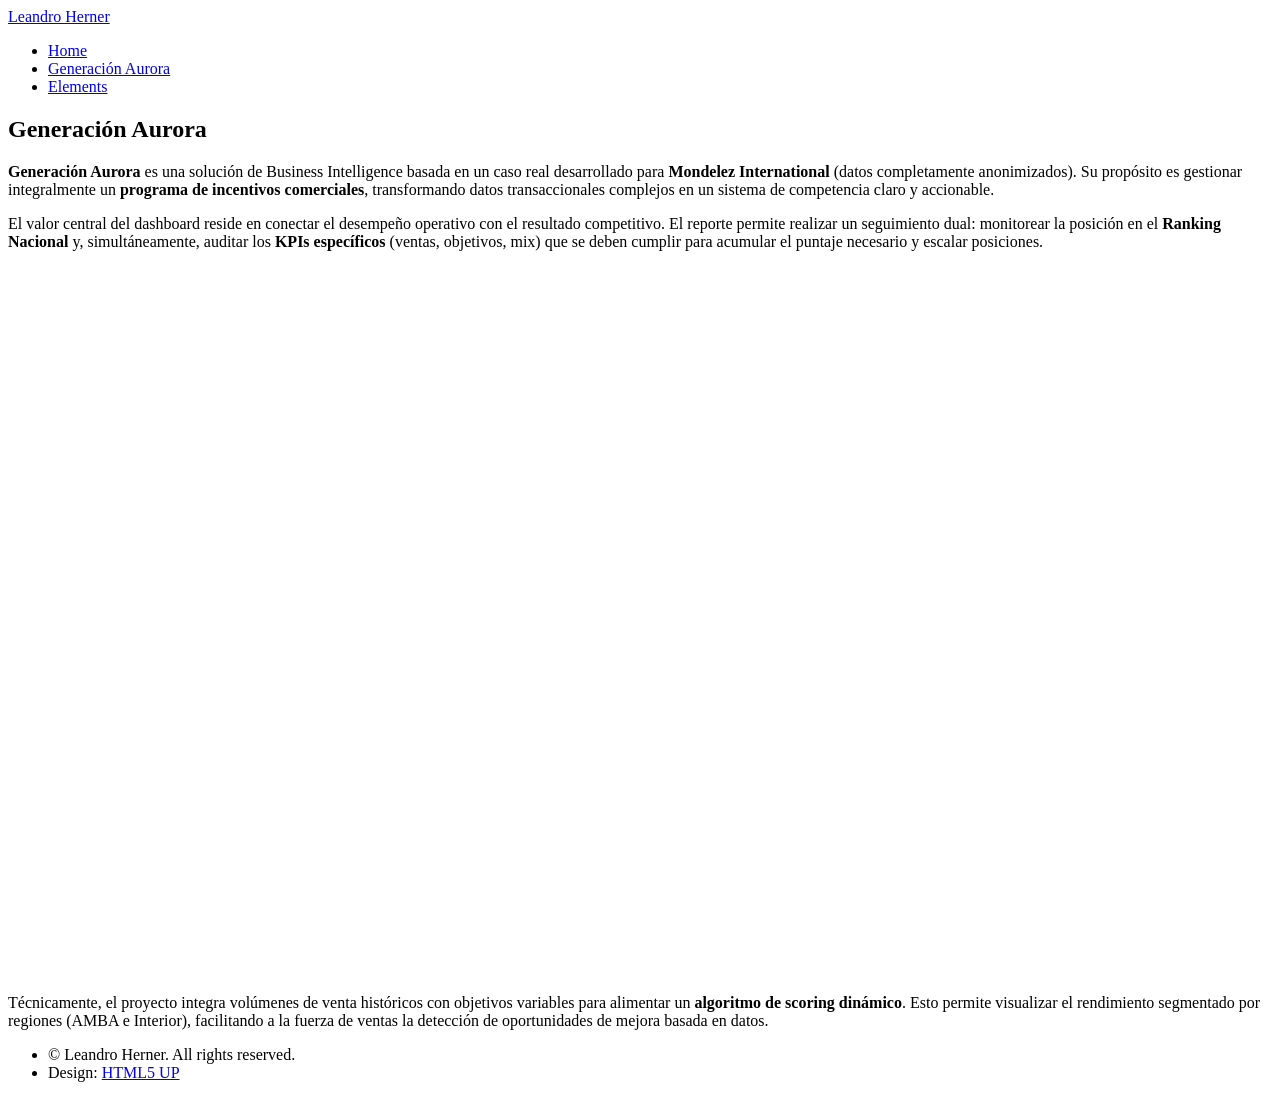
==== GenAurora.html @ 144b3e18 "Update GenAurora.html" ====
<!DOCTYPE HTML>
<!--
	Generacion aurora | Hyperspace by HTML5 UP
-->
<html>
    <head>
        <title>Generación Aurora | Leandro Herner</title>
        <meta charset="utf-8" />
        <meta name="viewport" content="width=device-width, initial-scale=1, user-scalable=no" />
        <meta name="description" content="Dashboard interactivo del proyecto Generación Aurora: análisis de objetivos, ventas y ranking de desempeño.">
        <meta name="author" content="Leandro Herner">
        <link rel="stylesheet" href="assets/css/main.css" />
        <noscript><link rel="stylesheet" href="assets/css/noscript.css" /></noscript>
        <link rel="icon" href="images/favicon.ico" type="image/x-icon">
    </head>

    <body class="is-preload">

        <header id="header">
            <a href="index.html" class="title">Leandro Herner</a>
            <nav>
                <ul>
                    <li><a href="index.html">Home</a></li>
                    <li><a href="GenAurora.html" class="active">Generación Aurora</a></li>
                    <li><a href="elements.html">Elements</a></li>
                </ul>
            </nav>
        </header>

        <div id="wrapper">

            <section id="main" class="wrapper">
                <div class="inner">

                    <h1 class="major">Generación Aurora</h1>

                    <p>
                        <b>Generación Aurora</b> es una solución de Business Intelligence basada en un caso real desarrollado para 
                        <b>Mondelez International</b> (datos completamente anonimizados). Su propósito es gestionar integralmente un 
                        <b>programa de incentivos comerciales</b>, transformando datos transaccionales complejos en un sistema de 
                        competencia claro y accionable.
                    </p>

                    <p>
                        El valor central del dashboard reside en conectar el desempeño operativo con el resultado competitivo. 
                        El reporte permite realizar un seguimiento dual: monitorear la posición en el <b>Ranking Nacional</b> y, 
                        simultáneamente, auditar los <b>KPIs específicos</b> (ventas, objetivos, mix) que se deben cumplir para 
                        acumular el puntaje necesario y escalar posiciones.
                    </p>

                    <div style="position: relative; width: 100%; height: 0; padding-bottom: 56.25%;">
                        <iframe title="GenAurora"
                            src="https://app.powerbi.com/view?r=eyJrIjoiYTg5NTYwYWItYjQ4Zi00MTNlLWJjNTktMDUwMzU4MTBkMTRlIiwidCI6Ijg0N2VkMzExLWUzMWItNDczMS1iYTIxLTQwMDQzNzdiNzZkZCIsImMiOjR9"
                            frameborder="0"
                            style="position: absolute; top: 0; left: 0; width: 100%; height: 100%; border:0;"
                            allowFullScreen="true">
                        </iframe>
                    </div>

                    <p>
                        Técnicamente, el proyecto integra volúmenes de venta históricos con objetivos variables para alimentar un 
                        <b>algoritmo de scoring dinámico</b>. Esto permite visualizar el rendimiento segmentado por regiones 
                        (AMBA e Interior), facilitando a la fuerza de ventas la detección de oportunidades de mejora basada en datos.
                    </p>

                </div>
            </section>

        </div>

        <footer id="footer" class="wrapper alt">
            <div class="inner">
                <ul class="menu">
                    <li>&copy; Leandro Herner. All rights reserved.</li>
                    <li>Design: <a href="http://html5up.net">HTML5 UP</a></li>
                </ul>
            </div>
        </footer>

        <script src="assets/js/jquery.min.js"></script>
        <script src="assets/js/jquery.scrollex.min.js"></script>
        <script src="assets/js/jquery.scrolly.min.js"></script>
        <script src="assets/js/browser.min.js"></script>
        <script src="assets/js/breakpoints.min.js"></script>
        <script src="assets/js/util.js"></script>
        <script src="assets/js/main.js"></script>

    </body>
</html>
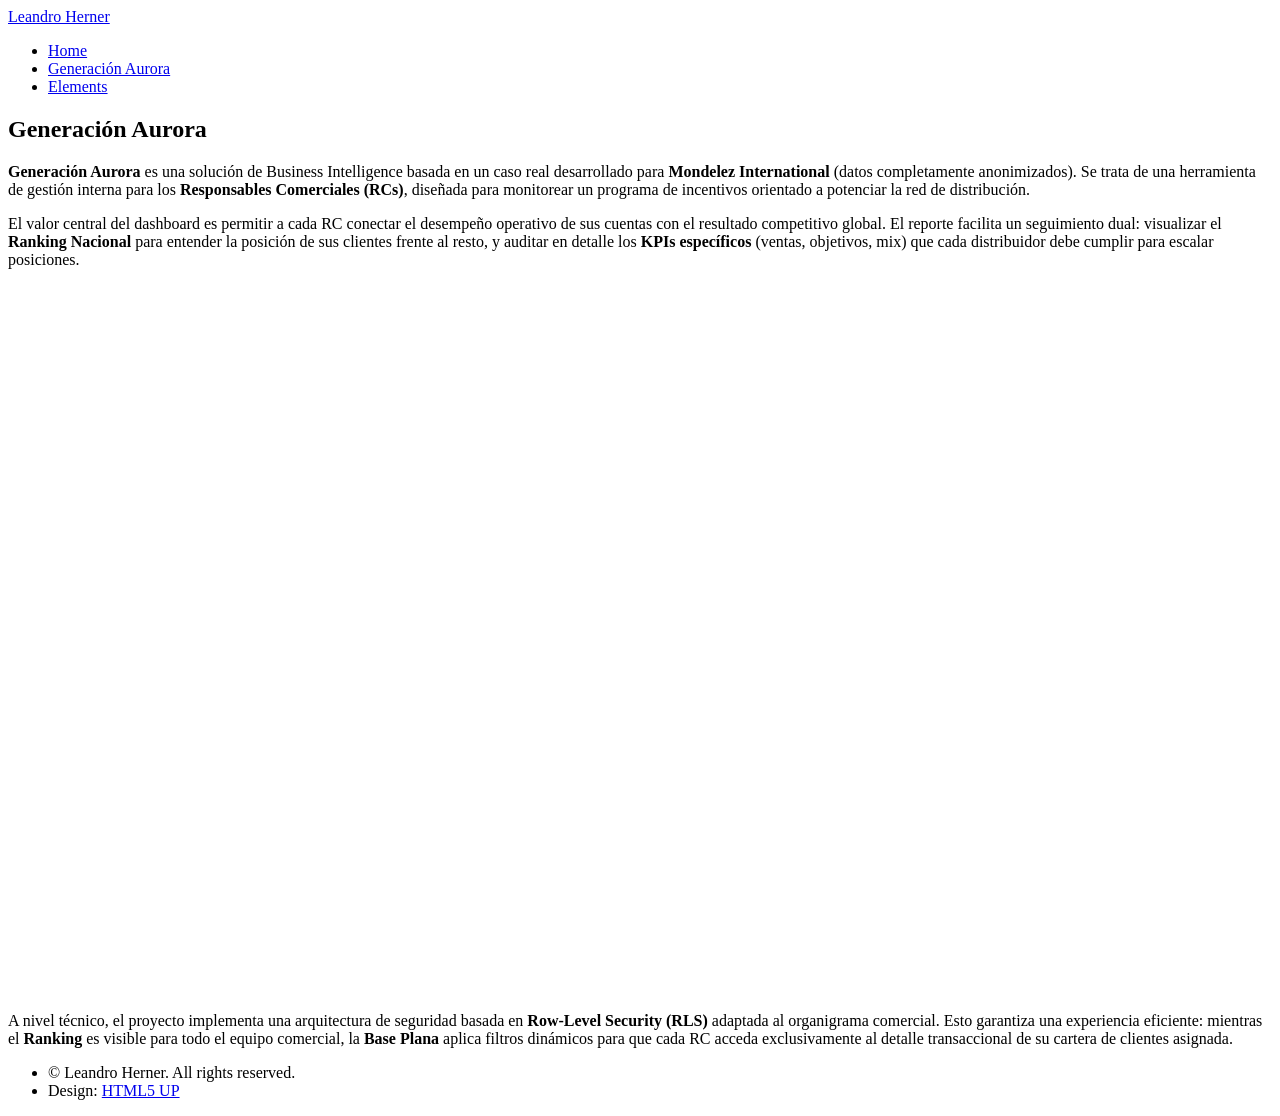
==== commit 19709bd0: "Update GenAurora.html" ====
--- a/GenAurora.html
+++ b/GenAurora.html
@@ -36,16 +36,16 @@
 
                     <p>
                         <b>Generación Aurora</b> es una solución de Business Intelligence basada en un caso real desarrollado para 
-                        <b>Mondelez International</b> (datos completamente anonimizados). Su propósito es gestionar integralmente un 
-                        <b>programa de incentivos comerciales</b>, transformando datos transaccionales complejos en un sistema de 
-                        competencia claro y accionable.
+                        <b>Mondelez International</b> (datos completamente anonimizados). Se trata de una herramienta de gestión interna 
+                        para los <b>Responsables Comerciales (RCs)</b>, diseñada para monitorear un programa de incentivos orientado a 
+                        potenciar la red de distribución.
                     </p>
 
                     <p>
-                        El valor central del dashboard reside en conectar el desempeño operativo con el resultado competitivo. 
-                        El reporte permite realizar un seguimiento dual: monitorear la posición en el <b>Ranking Nacional</b> y, 
-                        simultáneamente, auditar los <b>KPIs específicos</b> (ventas, objetivos, mix) que se deben cumplir para 
-                        acumular el puntaje necesario y escalar posiciones.
+                        El valor central del dashboard es permitir a cada RC conectar el desempeño operativo de sus cuentas con el 
+                        resultado competitivo global. El reporte facilita un seguimiento dual: visualizar el <b>Ranking Nacional</b> 
+                        para entender la posición de sus clientes frente al resto, y auditar en detalle los <b>KPIs específicos</b> 
+                        (ventas, objetivos, mix) que cada distribuidor debe cumplir para escalar posiciones.
                     </p>
 
                     <div style="position: relative; width: 100%; height: 0; padding-bottom: 56.25%;">
@@ -58,9 +58,10 @@
                     </div>
 
                     <p>
-                        Técnicamente, el proyecto integra volúmenes de venta históricos con objetivos variables para alimentar un 
-                        <b>algoritmo de scoring dinámico</b>. Esto permite visualizar el rendimiento segmentado por regiones 
-                        (AMBA e Interior), facilitando a la fuerza de ventas la detección de oportunidades de mejora basada en datos.
+                        A nivel técnico, el proyecto implementa una arquitectura de seguridad basada en <b>Row-Level Security (RLS)</b> 
+                        adaptada al organigrama comercial. Esto garantiza una experiencia eficiente: mientras el <b>Ranking</b> es visible 
+                        para todo el equipo comercial, la <b>Base Plana</b> aplica filtros dinámicos para que cada RC acceda exclusivamente 
+                        al detalle transaccional de su cartera de clientes asignada.
                     </p>
 
                 </div>
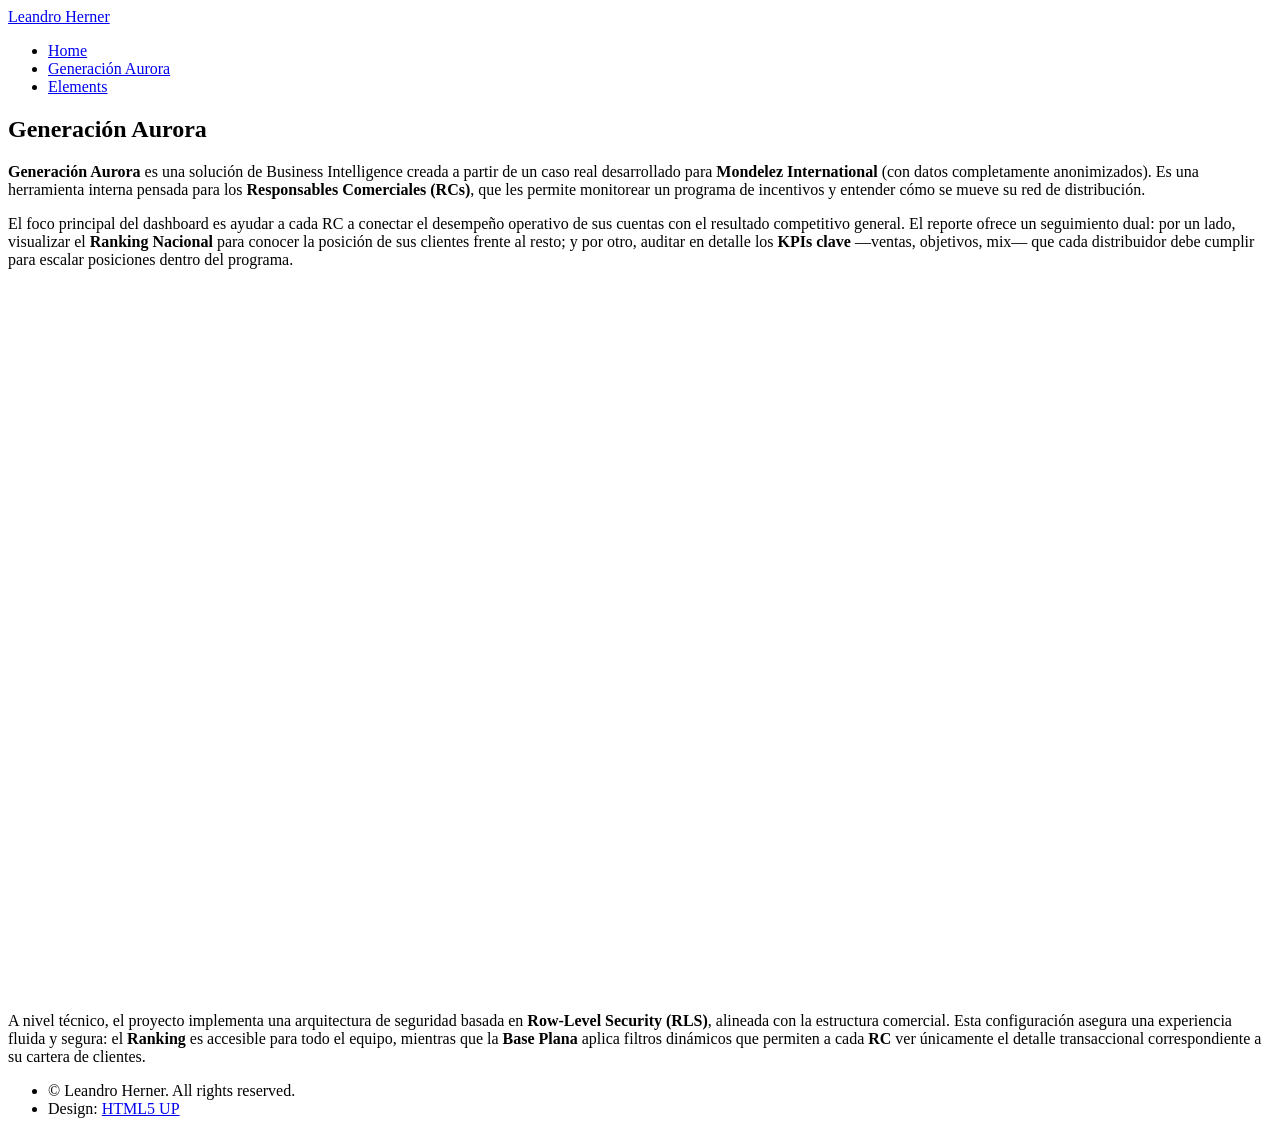
==== commit 09d00cbe: "Update GenAurora.html" ====
--- a/GenAurora.html
+++ b/GenAurora.html
@@ -35,18 +35,20 @@
                     <h1 class="major">Generación Aurora</h1>
 
                     <p>
-                        <b>Generación Aurora</b> es una solución de Business Intelligence basada en un caso real desarrollado para 
-                        <b>Mondelez International</b> (datos completamente anonimizados). Se trata de una herramienta de gestión interna 
-                        para los <b>Responsables Comerciales (RCs)</b>, diseñada para monitorear un programa de incentivos orientado a 
-                        potenciar la red de distribución.
+                        <b>Generación Aurora</b> es una solución de Business Intelligence creada a partir de un caso real desarrollado para 
+                        <b>Mondelez International</b> (con datos completamente anonimizados). Es una herramienta interna pensada para los 
+                        <b>Responsables Comerciales (RCs)</b>, que les permite monitorear un programa de incentivos y entender cómo se mueve 
+                        su red de distribución.
                     </p>
 
                     <p>
-                        El valor central del dashboard es permitir a cada RC conectar el desempeño operativo de sus cuentas con el 
-                        resultado competitivo global. El reporte facilita un seguimiento dual: visualizar el <b>Ranking Nacional</b> 
-                        para entender la posición de sus clientes frente al resto, y auditar en detalle los <b>KPIs específicos</b> 
-                        (ventas, objetivos, mix) que cada distribuidor debe cumplir para escalar posiciones.
+                        El foco principal del dashboard es ayudar a cada RC a conectar el desempeño operativo de sus cuentas con el 
+                        resultado competitivo general. El reporte ofrece un seguimiento dual: por un lado, visualizar el 
+                        <b>Ranking Nacional</b> para conocer la posición de sus clientes frente al resto; y por otro, auditar en detalle los 
+                        <b>KPIs clave</b> —ventas, objetivos, mix— que cada distribuidor debe cumplir para escalar posiciones dentro del 
+                        programa.
                     </p>
+
 
                     <div style="position: relative; width: 100%; height: 0; padding-bottom: 56.25%;">
                         <iframe title="GenAurora"
@@ -58,11 +60,11 @@
                     </div>
 
                     <p>
-                        A nivel técnico, el proyecto implementa una arquitectura de seguridad basada en <b>Row-Level Security (RLS)</b> 
-                        adaptada al organigrama comercial. Esto garantiza una experiencia eficiente: mientras el <b>Ranking</b> es visible 
-                        para todo el equipo comercial, la <b>Base Plana</b> aplica filtros dinámicos para que cada RC acceda exclusivamente 
-                        al detalle transaccional de su cartera de clientes asignada.
+                        A nivel técnico, el proyecto implementa una arquitectura de seguridad basada en <b>Row-Level Security (RLS)</b>, alineada con la estructura comercial. 
+                        Esta configuración asegura una experiencia fluida y segura: el <b>Ranking</b> es accesible para todo el equipo, mientras que la <b>Base Plana</b> 
+                        aplica filtros dinámicos que permiten a cada <b>RC</b> ver únicamente el detalle transaccional correspondiente a su cartera de clientes.
                     </p>
+
 
                 </div>
             </section>
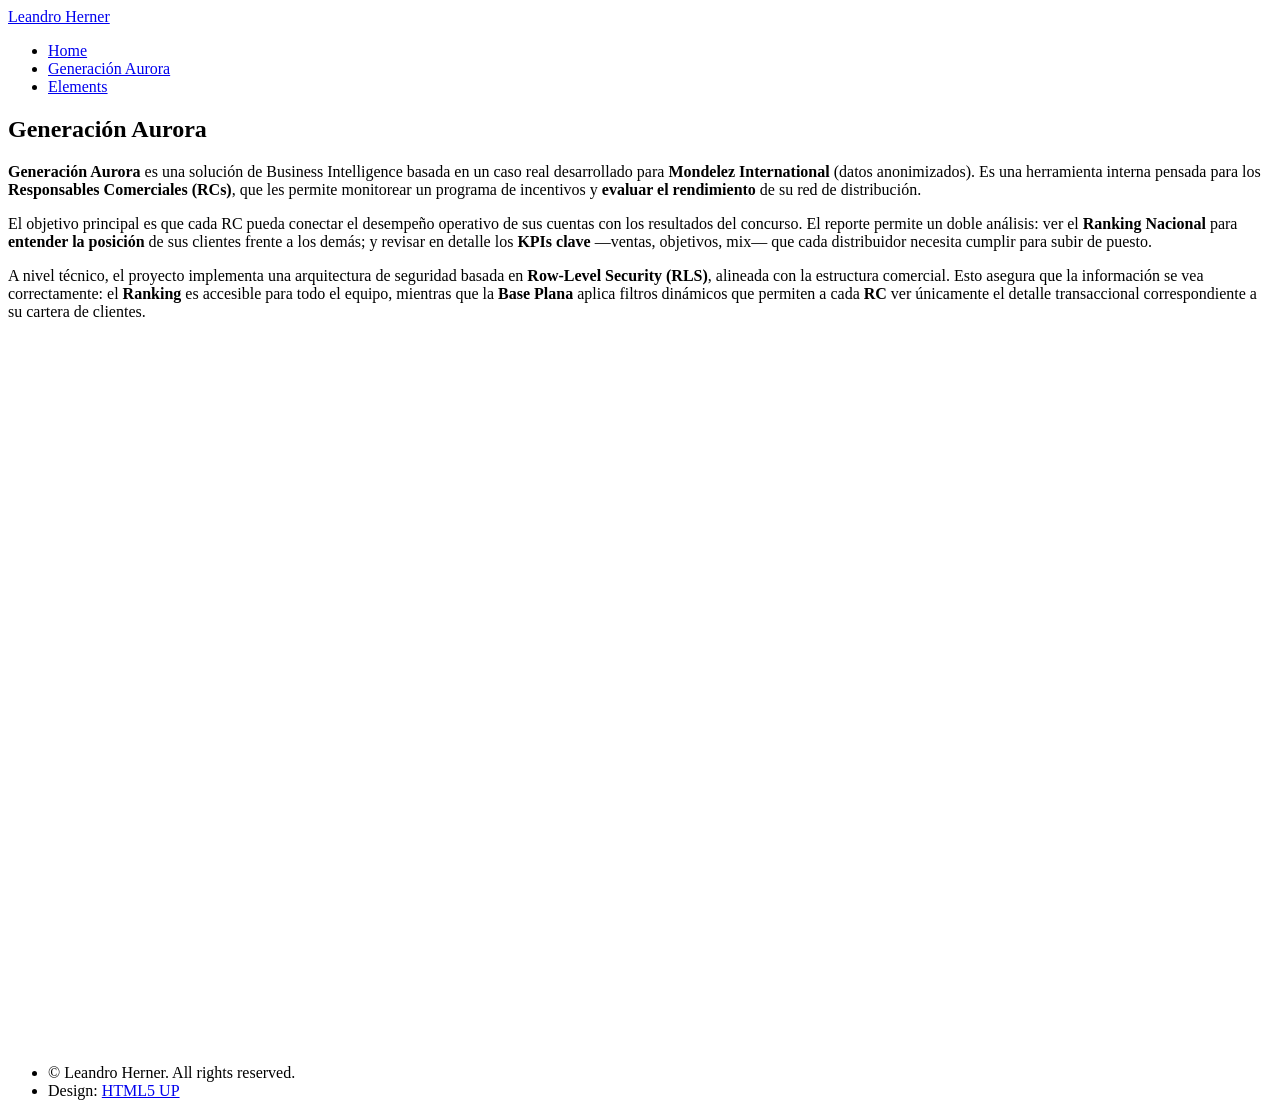
==== commit 34eaa7d9: "actualización web GenAurora" ====
--- a/GenAurora.html
+++ b/GenAurora.html
@@ -35,20 +35,24 @@
                     <h1 class="major">Generación Aurora</h1>
 
                     <p>
-                        <b>Generación Aurora</b> es una solución de Business Intelligence creada a partir de un caso real desarrollado para 
-                        <b>Mondelez International</b> (con datos completamente anonimizados). Es una herramienta interna pensada para los 
-                        <b>Responsables Comerciales (RCs)</b>, que les permite monitorear un programa de incentivos y entender cómo se mueve 
-                        su red de distribución.
+                        <b>Generación Aurora</b> es una solución de Business Intelligence basada en un caso real desarrollado para 
+                        <b>Mondelez International</b> (datos anonimizados). Es una herramienta interna pensada para los 
+                        <b>Responsables Comerciales (RCs)</b>, que les permite monitorear un programa de incentivos y 
+                        <b>evaluar el rendimiento</b> de su red de distribución.
                     </p>
 
                     <p>
-                        El foco principal del dashboard es ayudar a cada RC a conectar el desempeño operativo de sus cuentas con el 
-                        resultado competitivo general. El reporte ofrece un seguimiento dual: por un lado, visualizar el 
-                        <b>Ranking Nacional</b> para conocer la posición de sus clientes frente al resto; y por otro, auditar en detalle los 
-                        <b>KPIs clave</b> —ventas, objetivos, mix— que cada distribuidor debe cumplir para escalar posiciones dentro del 
-                        programa.
+                        El objetivo principal es que cada RC pueda conectar el desempeño operativo de sus cuentas con los resultados 
+                        del concurso. El reporte permite un doble análisis: ver el <b>Ranking Nacional</b> para 
+                        <b>entender la posición</b> de sus clientes frente a los demás; y revisar en detalle los <b>KPIs clave</b> 
+                        —ventas, objetivos, mix— que cada distribuidor necesita cumplir para subir de puesto.
                     </p>
 
+                    <p>
+                        A nivel técnico, el proyecto implementa una arquitectura de seguridad basada en <b>Row-Level Security (RLS)</b>, alineada con la estructura comercial. 
+                        Esto asegura que la información se vea correctamente: el <b>Ranking</b> es accesible para todo el equipo, mientras que la <b>Base Plana</b> 
+                        aplica filtros dinámicos que permiten a cada <b>RC</b> ver únicamente el detalle transaccional correspondiente a su cartera de clientes.
+                    </p>
 
                     <div style="position: relative; width: 100%; height: 0; padding-bottom: 56.25%;">
                         <iframe title="GenAurora"
@@ -58,14 +62,6 @@
                             allowFullScreen="true">
                         </iframe>
                     </div>
-
-                    <p>
-                        A nivel técnico, el proyecto implementa una arquitectura de seguridad basada en <b>Row-Level Security (RLS)</b>, alineada con la estructura comercial. 
-                        Esta configuración asegura una experiencia fluida y segura: el <b>Ranking</b> es accesible para todo el equipo, mientras que la <b>Base Plana</b> 
-                        aplica filtros dinámicos que permiten a cada <b>RC</b> ver únicamente el detalle transaccional correspondiente a su cartera de clientes.
-                    </p>
-
-
                 </div>
             </section>
 
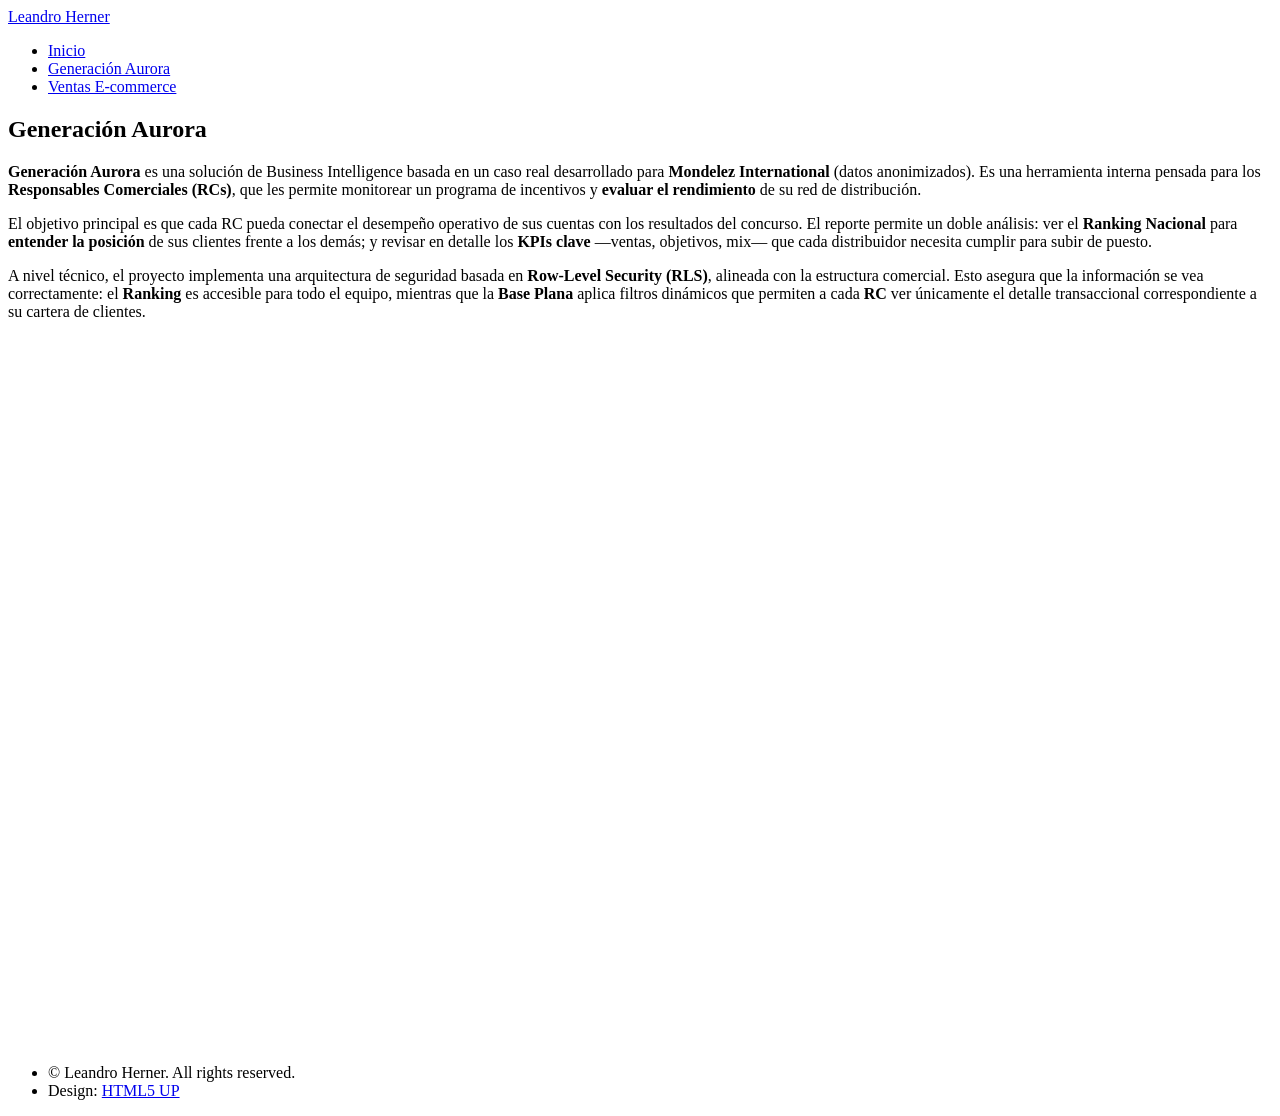
==== commit 74e8deeb: "Personalización completa del portfolio: contenido real y limpieza de plantilla - Reemplazo sección H" ====
--- a/GenAurora.html
+++ b/GenAurora.html
@@ -20,9 +20,9 @@
             <a href="index.html" class="title">Leandro Herner</a>
             <nav>
                 <ul>
-                    <li><a href="index.html">Home</a></li>
+                    <li><a href="index.html">Inicio</a></li>
                     <li><a href="GenAurora.html" class="active">Generación Aurora</a></li>
-                    <li><a href="elements.html">Elements</a></li>
+                    <li><a href="ventas-ecommerce.html">Ventas E-commerce</a></li>
                 </ul>
             </nav>
         </header>
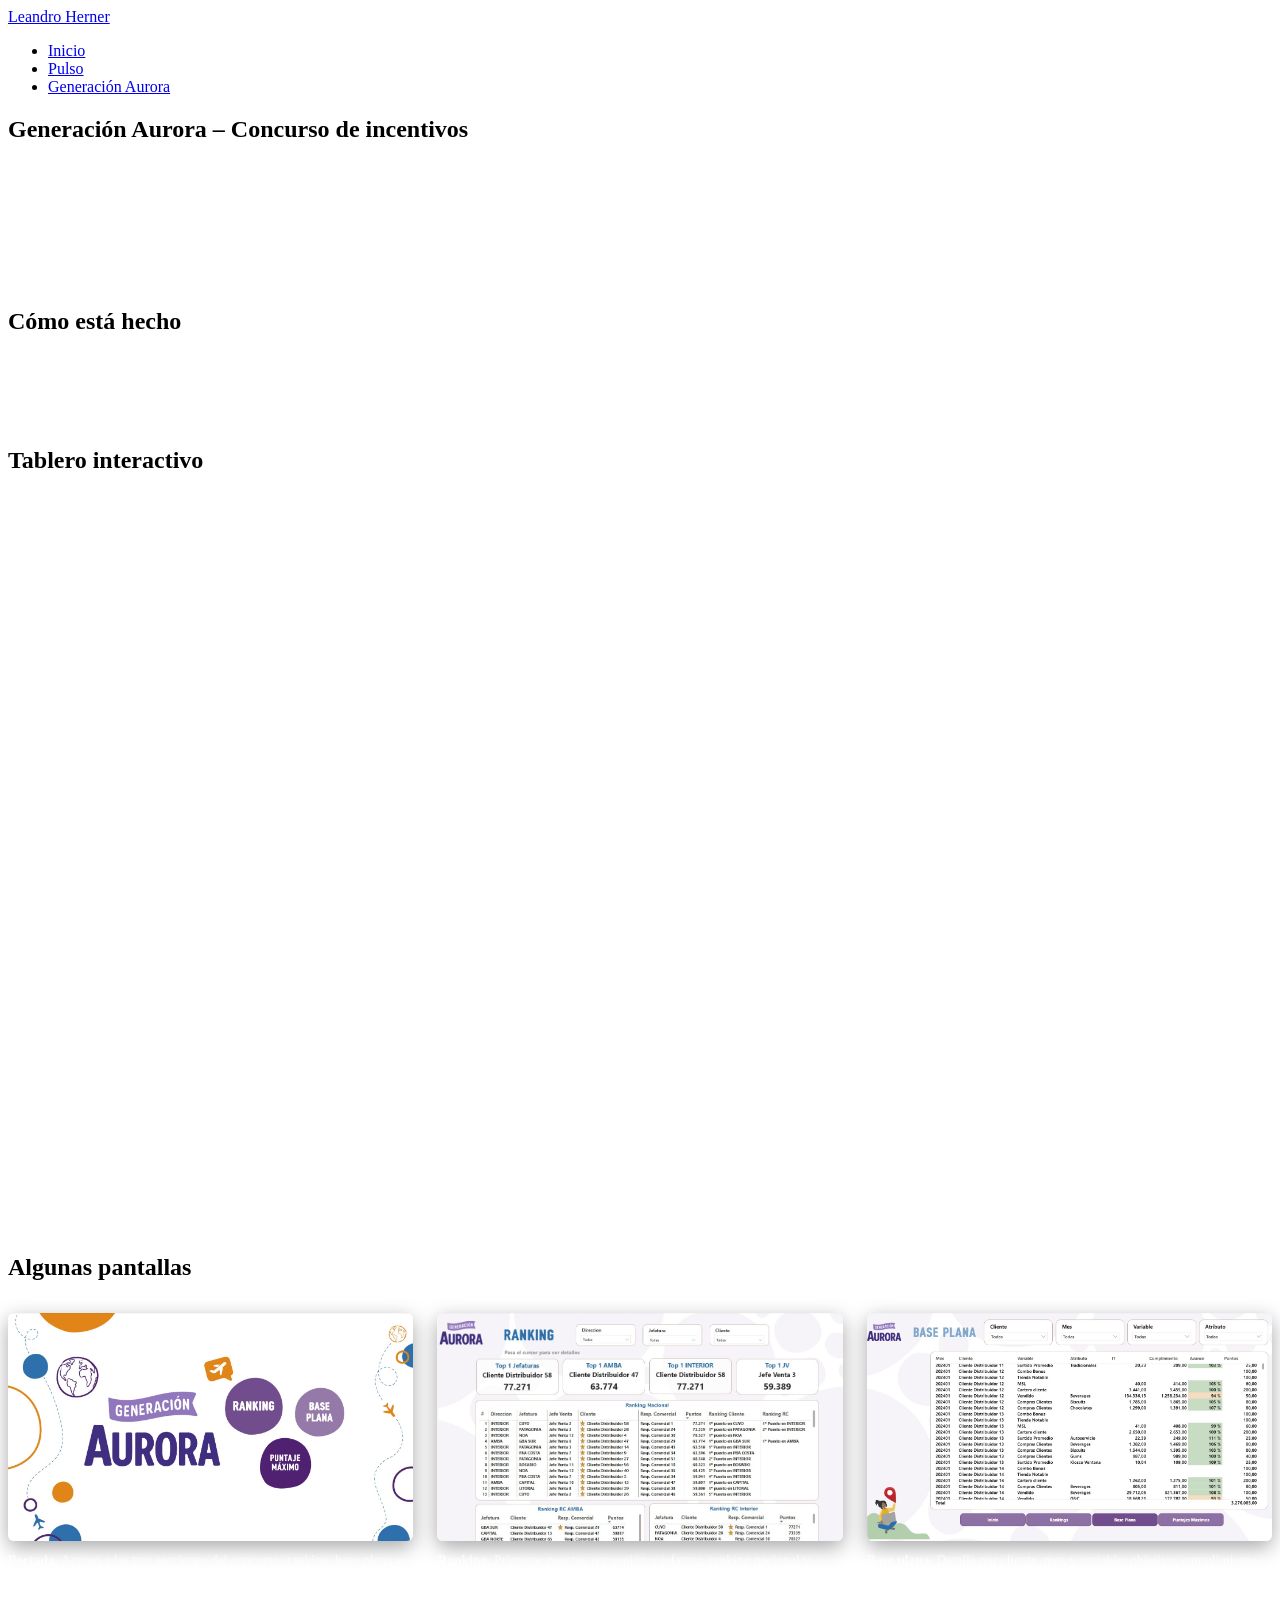
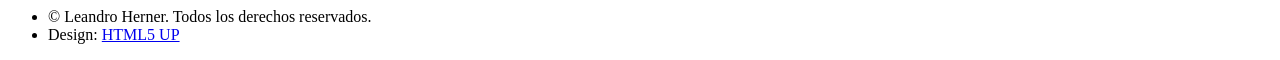
==== commit 2e42e026: "Agrega Pulso, unifica Aurora, quita E-commerce y suma vista previa para redes Co-Authored-By: Claude" ====
--- a/GenAurora.html
+++ b/GenAurora.html
@@ -4,14 +4,31 @@
 -->
 <html>
     <head>
-        <title>Generación Aurora | Leandro Herner</title>
+        <title>Generación Aurora – Concurso de incentivos | Leandro Herner</title>
         <meta charset="utf-8" />
-        <meta name="viewport" content="width=device-width, initial-scale=1, user-scalable=no" />
+        <meta name="viewport" content="width=device-width, initial-scale=1" />
         <meta name="description" content="Dashboard interactivo del proyecto Generación Aurora: análisis de objetivos, ventas y ranking de desempeño.">
         <meta name="author" content="Leandro Herner">
+        <meta property="og:title" content="Generación Aurora | Leandro Herner">
+        <meta property="og:type" content="article">
+        <meta property="og:url" content="https://leandroherner.github.io/GenAurora.html">
+        <meta property="og:image" content="https://leandroherner.github.io/images/Portada_GenAurora.png">
         <link rel="stylesheet" href="assets/css/main.css" />
         <noscript><link rel="stylesheet" href="assets/css/noscript.css" /></noscript>
         <link rel="icon" href="images/favicon.ico" type="image/x-icon">
+        <style>
+            #main p, #main li { color: rgba(255, 255, 255, 0.82); }
+            .galeria { display: grid; grid-template-columns: repeat(auto-fit, minmax(280px, 1fr)); gap: 1.5rem; margin: 2rem 0 0 0; }
+            .galeria figure { margin: 0; }
+            .galeria a { border-bottom: none; display: block; }
+            .galeria img { width: 100%; aspect-ratio: 16 / 9; object-fit: cover; object-position: top; display: block; border-radius: 6px; box-shadow: 0 6px 20px rgba(0, 0, 0, 0.35); }
+            .galeria figcaption { font-size: 0.85em; margin-top: 0.6rem; color: rgba(255, 255, 255, 0.7); line-height: 1.5; }
+            .etiquetas { list-style: none; padding: 0; display: flex; flex-wrap: wrap; gap: 0.5rem; margin: 0 0 2rem 0; }
+            .etiquetas li { padding: 0.2rem 0.9rem; border: 1px solid rgba(255, 255, 255, 0.25); border-radius: 999px; font-size: 0.8em; letter-spacing: 0.05em; }
+            .reporte { position: relative; width: 100%; height: 0; padding-bottom: 56.25%; margin: 1rem 0 0.5rem 0; }
+            .reporte iframe { position: absolute; top: 0; left: 0; width: 100%; height: 100%; border: 0; }
+            .nota { font-size: 0.85em; }
+        </style>
     </head>
 
     <body class="is-preload">
@@ -21,8 +38,8 @@
             <nav>
                 <ul>
                     <li><a href="index.html">Inicio</a></li>
+					<li><a href="pulso.html">Pulso</a></li>
                     <li><a href="GenAurora.html" class="active">Generación Aurora</a></li>
-                    <li><a href="ventas-ecommerce.html">Ventas E-commerce</a></li>
                 </ul>
             </nav>
         </header>
@@ -32,36 +49,57 @@
             <section id="main" class="wrapper">
                 <div class="inner">
 
-                    <h1 class="major">Generación Aurora</h1>
+                    <h1 class="major">Generación Aurora – Concurso de incentivos</h1>
+
+                    <ul class="etiquetas">
+                        <li>Power BI</li>
+                        <li>DAX</li>
+                        <li>Seguridad por filas (RLS)</li>
+                        <li>Gamificación</li>
+                    </ul>
 
                     <p>
-                        <b>Generación Aurora</b> es una solución de Business Intelligence basada en un caso real desarrollado para 
-                        <b>Mondelez International</b> (datos anonimizados). Es una herramienta interna pensada para los 
-                        <b>Responsables Comerciales (RCs)</b>, que les permite monitorear un programa de incentivos y 
-                        <b>evaluar el rendimiento</b> de su red de distribución.
+                        <b>Generación Aurora</b> es el tablero de un concurso de incentivos para distribuidores, basado en uno que desarrollé para
+                        <b>Mondelēz International</b>. Datos anonimizados.
                     </p>
 
                     <p>
-                        El objetivo principal es que cada RC pueda conectar el desempeño operativo de sus cuentas con los resultados 
-                        del concurso. El reporte permite un doble análisis: ver el <b>Ranking Nacional</b> para 
-                        <b>entender la posición</b> de sus clientes frente a los demás; y revisar en detalle los <b>KPIs clave</b> 
-                        —ventas, objetivos, mix— que cada distribuidor necesita cumplir para subir de puesto.
+                        Lo usan los responsables comerciales (RC) para seguir cómo viene cada una de sus cuentas: el <b>ranking nacional</b> muestra
+                        en qué puesto está cada distribuidor frente al resto, y el detalle de ventas, objetivos y mix explica qué le falta para subir.
                     </p>
 
-                    <p>
-                        A nivel técnico, el proyecto implementa una arquitectura de seguridad basada en <b>Row-Level Security (RLS)</b>, alineada con la estructura comercial. 
-                        Esto asegura que la información se vea correctamente: el <b>Ranking</b> es accesible para todo el equipo, mientras que la <b>Base Plana</b> 
-                        aplica filtros dinámicos que permiten a cada <b>RC</b> ver únicamente el detalle transaccional correspondiente a su cartera de clientes.
-                    </p>
+                    <h2>Cómo está hecho</h2>
+                    <ul>
+                        <li><b>Puntaje por variable</b>: cada distribuidor suma puntos según su cumplimiento en MSL, cartera, surtido, compras por categoría y ventas, más bonus por combos y tiendas destacadas.</li>
+                        <li><b>Rankings automáticos</b> nacional, por región (AMBA e Interior) y por jefatura, con el primer puesto de cada uno destacado arriba.</li>
+                        <li><b>Base plana</b> con el detalle por cliente, mes y variable: objetivo, cumplimiento, avance con semáforo y puntos obtenidos.</li>
+                        <li><b>Seguridad por filas (RLS)</b> según la estructura comercial: el ranking lo ve todo el equipo y la base plana solo el RC de cada cartera.</li>
+                    </ul>
 
-                    <div style="position: relative; width: 100%; height: 0; padding-bottom: 56.25%;">
-                        <iframe title="GenAurora"
+                    <h2>Tablero interactivo</h2>
+                    <div class="reporte">
+                        <iframe title="Generación Aurora"
                             src="https://app.powerbi.com/view?r=eyJrIjoiYTg5NTYwYWItYjQ4Zi00MTNlLWJjNTktMDUwMzU4MTBkMTRlIiwidCI6Ijg0N2VkMzExLWUzMWItNDczMS1iYTIxLTQwMDQzNzdiNzZkZCIsImMiOjR9"
-                            frameborder="0"
-                            style="position: absolute; top: 0; left: 0; width: 100%; height: 100%; border:0;"
-                            allowFullScreen="true">
-                        </iframe>
+                            allowFullScreen="true"></iframe>
                     </div>
+                    <p class="nota">Se navega con los botones de abajo de cada página. El botón de abajo a la derecha lo abre en pantalla completa.</p>
+
+                    <h2>Algunas pantallas</h2>
+                    <div class="galeria">
+                        <figure>
+                            <a href="images/aurora_inicio.jpg" target="_blank"><img src="images/aurora_inicio.jpg" alt="Portada de Generación Aurora" /></a>
+                            <figcaption><b>Portada.</b> Acceso a las tres secciones del concurso: ranking, base plana y puntajes máximos.</figcaption>
+                        </figure>
+                        <figure>
+                            <a href="images/aurora_ranking.jpg" target="_blank"><img src="images/aurora_ranking.jpg" alt="Ranking de Generación Aurora" /></a>
+                            <figcaption><b>Ranking.</b> Primeros puestos por región y jefatura, ranking nacional y rankings por responsable comercial.</figcaption>
+                        </figure>
+                        <figure>
+                            <a href="images/aurora_base_plana.jpg" target="_blank"><img src="images/aurora_base_plana.jpg" alt="Base plana de Generación Aurora" /></a>
+                            <figcaption><b>Base plana.</b> Detalle por cliente, mes y variable: objetivo, cumplimiento, avance y puntos.</figcaption>
+                        </figure>
+                    </div>
+
                 </div>
             </section>
 
@@ -70,7 +108,7 @@
         <footer id="footer" class="wrapper alt">
             <div class="inner">
                 <ul class="menu">
-                    <li>&copy; Leandro Herner. All rights reserved.</li>
+                    <li>&copy; Leandro Herner. Todos los derechos reservados.</li>
                     <li>Design: <a href="http://html5up.net">HTML5 UP</a></li>
                 </ul>
             </div>
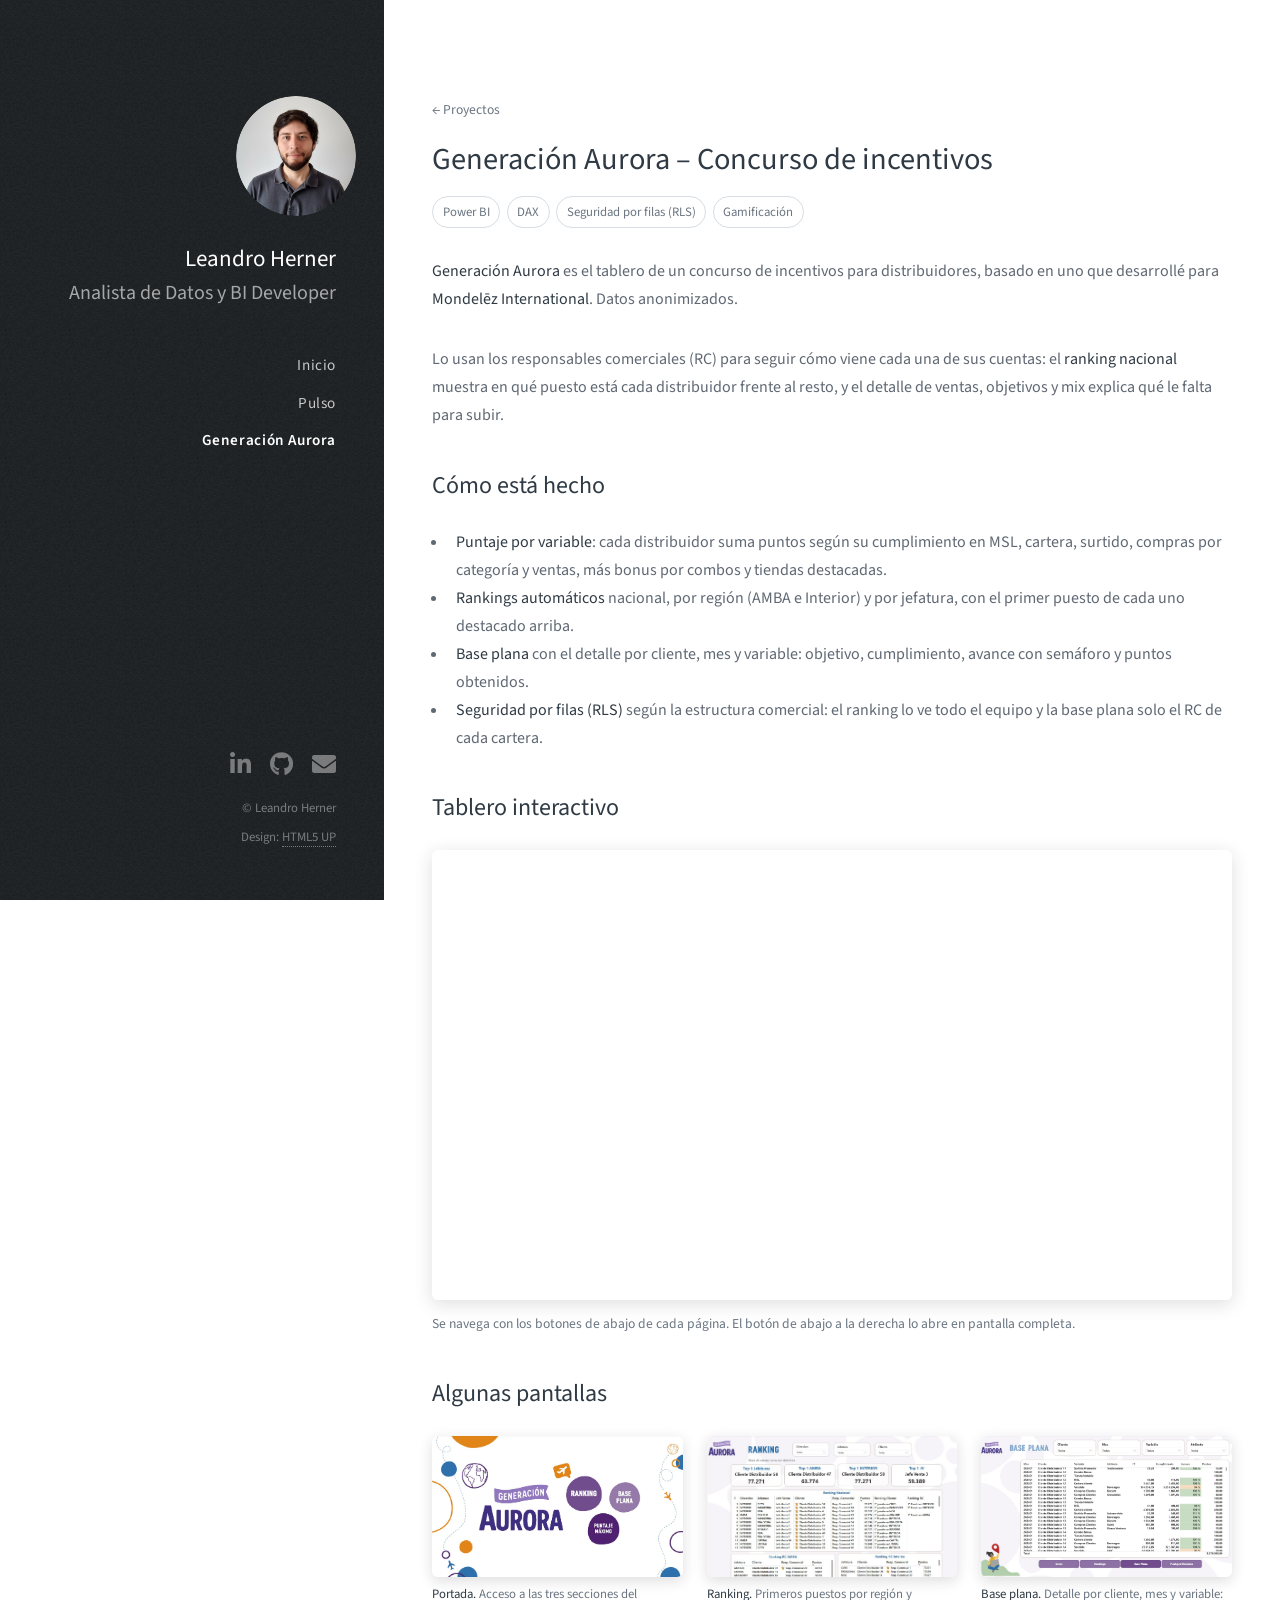
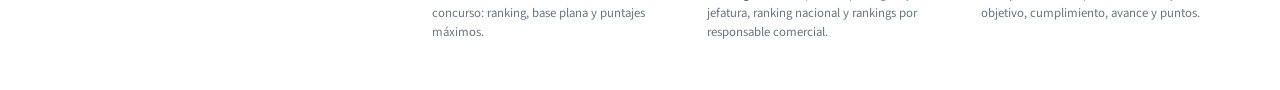
==== commit e234bccc: "Rediseño con la plantilla Strata: portada, páginas de proyecto, vista previa y favicon Co-Authored-B" ====
--- a/GenAurora.html
+++ b/GenAurora.html
@@ -1,126 +1,123 @@
 <!DOCTYPE HTML>
 <!--
-	Generacion aurora | Hyperspace by HTML5 UP
+	Strata by HTML5 UP
+	html5up.net | @ajlkn
+	Free for personal and commercial use under the CCA 3.0 license (html5up.net/license)
 -->
-<html>
-    <head>
-        <title>Generación Aurora – Concurso de incentivos | Leandro Herner</title>
-        <meta charset="utf-8" />
-        <meta name="viewport" content="width=device-width, initial-scale=1" />
-        <meta name="description" content="Dashboard interactivo del proyecto Generación Aurora: análisis de objetivos, ventas y ranking de desempeño.">
-        <meta name="author" content="Leandro Herner">
-        <meta property="og:title" content="Generación Aurora | Leandro Herner">
-        <meta property="og:type" content="article">
-        <meta property="og:url" content="https://leandroherner.github.io/GenAurora.html">
-        <meta property="og:image" content="https://leandroherner.github.io/images/Portada_GenAurora.png">
-        <link rel="stylesheet" href="assets/css/main.css" />
-        <noscript><link rel="stylesheet" href="assets/css/noscript.css" /></noscript>
-        <link rel="icon" href="images/favicon.ico" type="image/x-icon">
-        <style>
-            #main p, #main li { color: rgba(255, 255, 255, 0.82); }
-            .galeria { display: grid; grid-template-columns: repeat(auto-fit, minmax(280px, 1fr)); gap: 1.5rem; margin: 2rem 0 0 0; }
-            .galeria figure { margin: 0; }
-            .galeria a { border-bottom: none; display: block; }
-            .galeria img { width: 100%; aspect-ratio: 16 / 9; object-fit: cover; object-position: top; display: block; border-radius: 6px; box-shadow: 0 6px 20px rgba(0, 0, 0, 0.35); }
-            .galeria figcaption { font-size: 0.85em; margin-top: 0.6rem; color: rgba(255, 255, 255, 0.7); line-height: 1.5; }
-            .etiquetas { list-style: none; padding: 0; display: flex; flex-wrap: wrap; gap: 0.5rem; margin: 0 0 2rem 0; }
-            .etiquetas li { padding: 0.2rem 0.9rem; border: 1px solid rgba(255, 255, 255, 0.25); border-radius: 999px; font-size: 0.8em; letter-spacing: 0.05em; }
-            .reporte { position: relative; width: 100%; height: 0; padding-bottom: 56.25%; margin: 1rem 0 0.5rem 0; }
-            .reporte iframe { position: absolute; top: 0; left: 0; width: 100%; height: 100%; border: 0; }
-            .nota { font-size: 0.85em; }
-        </style>
-    </head>
+<html lang="es">
+	<head>
+		<title>Generación Aurora – Concurso de incentivos | Leandro Herner</title>
+		<meta charset="utf-8" />
+		<meta name="viewport" content="width=device-width, initial-scale=1" />
+		<meta name="description" content="Generación Aurora: tablero en Power BI de un concurso de incentivos para distribuidores, con puntaje por variable, rankings automáticos y seguridad por filas (RLS).">
+		<meta name="author" content="Leandro Herner">
+		<meta property="og:title" content="Generación Aurora – Concurso de incentivos | Leandro Herner">
+		<meta property="og:description" content="Tablero en Power BI de un concurso de incentivos para distribuidores: puntaje por variable, rankings automáticos y seguridad por filas (RLS).">
+		<meta property="og:type" content="article">
+		<meta property="og:url" content="https://leandroherner.github.io/GenAurora.html">
+		<meta property="og:image" content="https://leandroherner.github.io/images/Portada_GenAurora.png">
+		<meta name="twitter:card" content="summary_large_image">
+		<link rel="icon" href="images/favicon.ico" type="image/x-icon">
+		<link rel="stylesheet" href="assets/css/main.css" />
+		<link rel="stylesheet" href="assets/css/custom.css" />
+	</head>
+	<body class="is-preload proyecto">
 
-    <body class="is-preload">
+		<!-- Header -->
+			<header id="header">
+				<div class="inner">
+					<a href="index.html" class="image avatar"><img src="images/perfil.png" alt="Leandro Herner" /></a>
+					<h1><strong>Leandro Herner</strong>
+					Analista de Datos<br />
+					y BI Developer</h1>
+					<nav class="menu-lateral">
+						<a href="index.html">Inicio</a>
+						<a href="pulso.html">Pulso</a>
+						<a href="GenAurora.html" class="active">Generación Aurora</a>
+					</nav>
+				</div>
+			</header>
 
-        <header id="header">
-            <a href="index.html" class="title">Leandro Herner</a>
-            <nav>
-                <ul>
-                    <li><a href="index.html">Inicio</a></li>
-					<li><a href="pulso.html">Pulso</a></li>
-                    <li><a href="GenAurora.html" class="active">Generación Aurora</a></li>
-                </ul>
-            </nav>
-        </header>
+		<!-- Main -->
+			<div id="main">
+				<section id="one">
+					<p class="volver"><a href="index.html#two">← Proyectos</a></p>
+					<header class="major">
+						<h1>Generación Aurora – Concurso de incentivos</h1>
+					</header>
 
-        <div id="wrapper">
 
-            <section id="main" class="wrapper">
-                <div class="inner">
+						<ul class="etiquetas">
+						    <li>Power BI</li>
+						    <li>DAX</li>
+						    <li>Seguridad por filas (RLS)</li>
+						    <li>Gamificación</li>
+						</ul>
 
-                    <h1 class="major">Generación Aurora – Concurso de incentivos</h1>
+						<p>
+						    <b>Generación Aurora</b> es el tablero de un concurso de incentivos para distribuidores, basado en uno que desarrollé para
+						    <b>Mondelēz International</b>. Datos anonimizados.
+						</p>
 
-                    <ul class="etiquetas">
-                        <li>Power BI</li>
-                        <li>DAX</li>
-                        <li>Seguridad por filas (RLS)</li>
-                        <li>Gamificación</li>
-                    </ul>
+						<p>
+						    Lo usan los responsables comerciales (RC) para seguir cómo viene cada una de sus cuentas: el <b>ranking nacional</b> muestra
+						    en qué puesto está cada distribuidor frente al resto, y el detalle de ventas, objetivos y mix explica qué le falta para subir.
+						</p>
 
-                    <p>
-                        <b>Generación Aurora</b> es el tablero de un concurso de incentivos para distribuidores, basado en uno que desarrollé para
-                        <b>Mondelēz International</b>. Datos anonimizados.
-                    </p>
+						<h2>Cómo está hecho</h2>
+						<ul>
+						    <li><b>Puntaje por variable</b>: cada distribuidor suma puntos según su cumplimiento en MSL, cartera, surtido, compras por categoría y ventas, más bonus por combos y tiendas destacadas.</li>
+						    <li><b>Rankings automáticos</b> nacional, por región (AMBA e Interior) y por jefatura, con el primer puesto de cada uno destacado arriba.</li>
+						    <li><b>Base plana</b> con el detalle por cliente, mes y variable: objetivo, cumplimiento, avance con semáforo y puntos obtenidos.</li>
+						    <li><b>Seguridad por filas (RLS)</b> según la estructura comercial: el ranking lo ve todo el equipo y la base plana solo el RC de cada cartera.</li>
+						</ul>
 
-                    <p>
-                        Lo usan los responsables comerciales (RC) para seguir cómo viene cada una de sus cuentas: el <b>ranking nacional</b> muestra
-                        en qué puesto está cada distribuidor frente al resto, y el detalle de ventas, objetivos y mix explica qué le falta para subir.
-                    </p>
+						<h2>Tablero interactivo</h2>
+						<div class="reporte">
+						    <iframe title="Generación Aurora"
+						        src="https://app.powerbi.com/view?r=eyJrIjoiYTg5NTYwYWItYjQ4Zi00MTNlLWJjNTktMDUwMzU4MTBkMTRlIiwidCI6Ijg0N2VkMzExLWUzMWItNDczMS1iYTIxLTQwMDQzNzdiNzZkZCIsImMiOjR9"
+						        allowFullScreen="true"></iframe>
+						</div>
+						<p class="nota">Se navega con los botones de abajo de cada página. El botón de abajo a la derecha lo abre en pantalla completa.</p>
 
-                    <h2>Cómo está hecho</h2>
-                    <ul>
-                        <li><b>Puntaje por variable</b>: cada distribuidor suma puntos según su cumplimiento en MSL, cartera, surtido, compras por categoría y ventas, más bonus por combos y tiendas destacadas.</li>
-                        <li><b>Rankings automáticos</b> nacional, por región (AMBA e Interior) y por jefatura, con el primer puesto de cada uno destacado arriba.</li>
-                        <li><b>Base plana</b> con el detalle por cliente, mes y variable: objetivo, cumplimiento, avance con semáforo y puntos obtenidos.</li>
-                        <li><b>Seguridad por filas (RLS)</b> según la estructura comercial: el ranking lo ve todo el equipo y la base plana solo el RC de cada cartera.</li>
-                    </ul>
+						<h2>Algunas pantallas</h2>
+						<div class="galeria">
+						    <figure>
+						        <a href="images/aurora_inicio.jpg" target="_blank"><img src="images/aurora_inicio.jpg" alt="Portada de Generación Aurora" /></a>
+						        <figcaption><b>Portada.</b> Acceso a las tres secciones del concurso: ranking, base plana y puntajes máximos.</figcaption>
+						    </figure>
+						    <figure>
+						        <a href="images/aurora_ranking.jpg" target="_blank"><img src="images/aurora_ranking.jpg" alt="Ranking de Generación Aurora" /></a>
+						        <figcaption><b>Ranking.</b> Primeros puestos por región y jefatura, ranking nacional y rankings por responsable comercial.</figcaption>
+						    </figure>
+						    <figure>
+						        <a href="images/aurora_base_plana.jpg" target="_blank"><img src="images/aurora_base_plana.jpg" alt="Base plana de Generación Aurora" /></a>
+						        <figcaption><b>Base plana.</b> Detalle por cliente, mes y variable: objetivo, cumplimiento, avance y puntos.</figcaption>
+						    </figure>
+						</div>
+				</section>
+			</div>
 
-                    <h2>Tablero interactivo</h2>
-                    <div class="reporte">
-                        <iframe title="Generación Aurora"
-                            src="https://app.powerbi.com/view?r=eyJrIjoiYTg5NTYwYWItYjQ4Zi00MTNlLWJjNTktMDUwMzU4MTBkMTRlIiwidCI6Ijg0N2VkMzExLWUzMWItNDczMS1iYTIxLTQwMDQzNzdiNzZkZCIsImMiOjR9"
-                            allowFullScreen="true"></iframe>
-                    </div>
-                    <p class="nota">Se navega con los botones de abajo de cada página. El botón de abajo a la derecha lo abre en pantalla completa.</p>
+		<!-- Footer -->
+			<footer id="footer">
+				<div class="inner">
+					<ul class="icons">
+						<li><a href="https://www.linkedin.com/in/leandro-herner/" class="icon brands fa-linkedin-in" target="_blank" rel="noopener noreferrer"><span class="label">LinkedIn</span></a></li>
+						<li><a href="https://github.com/LeandroHerner" class="icon brands fa-github" target="_blank" rel="noopener noreferrer"><span class="label">GitHub</span></a></li>
+						<li><a href="mailto:di.leandro.herner@gmail.com" class="icon solid fa-envelope"><span class="label">Email</span></a></li>
+					</ul>
+					<ul class="copyright">
+						<li>&copy; Leandro Herner</li><li>Design: <a href="http://html5up.net">HTML5 UP</a></li>
+					</ul>
+				</div>
+			</footer>
 
-                    <h2>Algunas pantallas</h2>
-                    <div class="galeria">
-                        <figure>
-                            <a href="images/aurora_inicio.jpg" target="_blank"><img src="images/aurora_inicio.jpg" alt="Portada de Generación Aurora" /></a>
-                            <figcaption><b>Portada.</b> Acceso a las tres secciones del concurso: ranking, base plana y puntajes máximos.</figcaption>
-                        </figure>
-                        <figure>
-                            <a href="images/aurora_ranking.jpg" target="_blank"><img src="images/aurora_ranking.jpg" alt="Ranking de Generación Aurora" /></a>
-                            <figcaption><b>Ranking.</b> Primeros puestos por región y jefatura, ranking nacional y rankings por responsable comercial.</figcaption>
-                        </figure>
-                        <figure>
-                            <a href="images/aurora_base_plana.jpg" target="_blank"><img src="images/aurora_base_plana.jpg" alt="Base plana de Generación Aurora" /></a>
-                            <figcaption><b>Base plana.</b> Detalle por cliente, mes y variable: objetivo, cumplimiento, avance y puntos.</figcaption>
-                        </figure>
-                    </div>
+		<!-- Scripts -->
+			<script src="assets/js/jquery.min.js"></script>
+			<script src="assets/js/browser.min.js"></script>
+			<script src="assets/js/breakpoints.min.js"></script>
+			<script src="assets/js/util.js"></script>
+			<script src="assets/js/main.js"></script>
 
-                </div>
-            </section>
-
-        </div>
-
-        <footer id="footer" class="wrapper alt">
-            <div class="inner">
-                <ul class="menu">
-                    <li>&copy; Leandro Herner. Todos los derechos reservados.</li>
-                    <li>Design: <a href="http://html5up.net">HTML5 UP</a></li>
-                </ul>
-            </div>
-        </footer>
-
-        <script src="assets/js/jquery.min.js"></script>
-        <script src="assets/js/jquery.scrollex.min.js"></script>
-        <script src="assets/js/jquery.scrolly.min.js"></script>
-        <script src="assets/js/browser.min.js"></script>
-        <script src="assets/js/breakpoints.min.js"></script>
-        <script src="assets/js/util.js"></script>
-        <script src="assets/js/main.js"></script>
-
-    </body>
-</html>+	</body>
+</html>
--- a/assets/css/custom.css
+++ b/assets/css/custom.css
@@ -0,0 +1,52 @@
+/* Ajustes propios sobre Strata */
+#header h1 { color: rgba(255, 255, 255, 0.6); }
+#header h1 strong { color: #fff; font-size: 1.15em; }
+#header .menu-lateral { margin-top: 2.5em; display: flex; flex-direction: column; align-items: flex-end; gap: 0.6em; }
+#header .menu-lateral a { color: rgba(255, 255, 255, 0.75); border-bottom: none; font-size: 0.95em; letter-spacing: 0.04em; }
+#header .menu-lateral a:hover { color: #fff; }
+#header .image.avatar img { width: 7.5em; height: 7.5em; object-fit: cover; }
+
+.work-item .thumb img { aspect-ratio: 4 / 3; object-fit: cover; object-position: center; }
+.work-item h3 a { color: inherit; border-bottom: none; }
+.work-item h3 a:hover { color: #3a6ea5; }
+.etiquetas { list-style: none; padding: 0; margin: 0 0 1em 0; display: flex; flex-wrap: wrap; gap: 0.4em; }
+.etiquetas li { padding: 0.1em 0.75em; border: 1px solid #d7dde3; border-radius: 999px; font-size: 0.8em; color: #6b7682; }
+
+.herramientas h4 { margin-bottom: 0.4em; }
+.herramientas h4:before { color: #3a6ea5; margin-right: 0.6em; }
+.herramientas p { margin-bottom: 1.6em; }
+
+@media screen and (max-width: 980px) {
+	#header .menu-lateral { display: none; }
+}
+
+/* Más contraste en el texto */
+body, input, select, textarea { color: #5f6873; }
+#header h1 strong { display: block; }
+#main strong, #main b, #main h2, #main h3, #main h4 { color: #2f3a44; }
+
+/* Páginas de proyecto */
+#header .menu-lateral a.active { color: #fff; font-weight: 600; }
+.proyecto #main h1 { font-size: 1.9em; line-height: 1.3em; color: #2f3a44; margin: 0; }
+.proyecto #main h2 { margin-top: 1.6em; }
+.proyecto .etiquetas { margin-bottom: 1.8em; }
+.volver { margin: 0 0 1.2em 0; font-size: 0.85em; }
+.volver a { border-bottom: none; color: #6b7682; }
+.volver a:hover { color: #3a6ea5; }
+.reporte { position: relative; width: 100%; height: 0; padding-bottom: 56.25%; margin: 1em 0 0.6em 0; border-radius: 6px; overflow: hidden; box-shadow: 0 4px 18px rgba(31, 36, 41, 0.15); }
+.reporte iframe { position: absolute; top: 0; left: 0; width: 100%; height: 100%; border: 0; }
+.nota { font-size: 0.85em; color: #6b7682; }
+.galeria { display: grid; grid-template-columns: repeat(auto-fit, minmax(220px, 1fr)); gap: 1.5em; margin: 1.5em 0 0 0; }
+.galeria figure { margin: 0; }
+.galeria a { border-bottom: none; display: block; }
+.galeria img { width: 100%; display: block; aspect-ratio: 16 / 9; object-fit: cover; object-position: top; border-radius: 6px; box-shadow: 0 4px 14px rgba(31, 36, 41, 0.15); transition: transform 0.2s ease; }
+.galeria a:hover img { transform: translateY(-3px); }
+.galeria figcaption { font-size: 0.8em; margin-top: 0.6em; line-height: 1.5; color: #6b7682; }
+.proyecto #main header.major { margin-bottom: 1em; }
+
+/* Columna lateral más angosta en pantallas grandes */
+@media screen and (min-width: 1281px) {
+	#header { width: clamp(360px, 22%, 440px); padding: 8em 3em; }
+	#main { margin-left: clamp(360px, 22%, 440px); width: auto; max-width: 64em; padding-left: 5em; }
+}
+#footer .copyright li { display: block; border-left: 0; margin-left: 0; padding-left: 0; }
